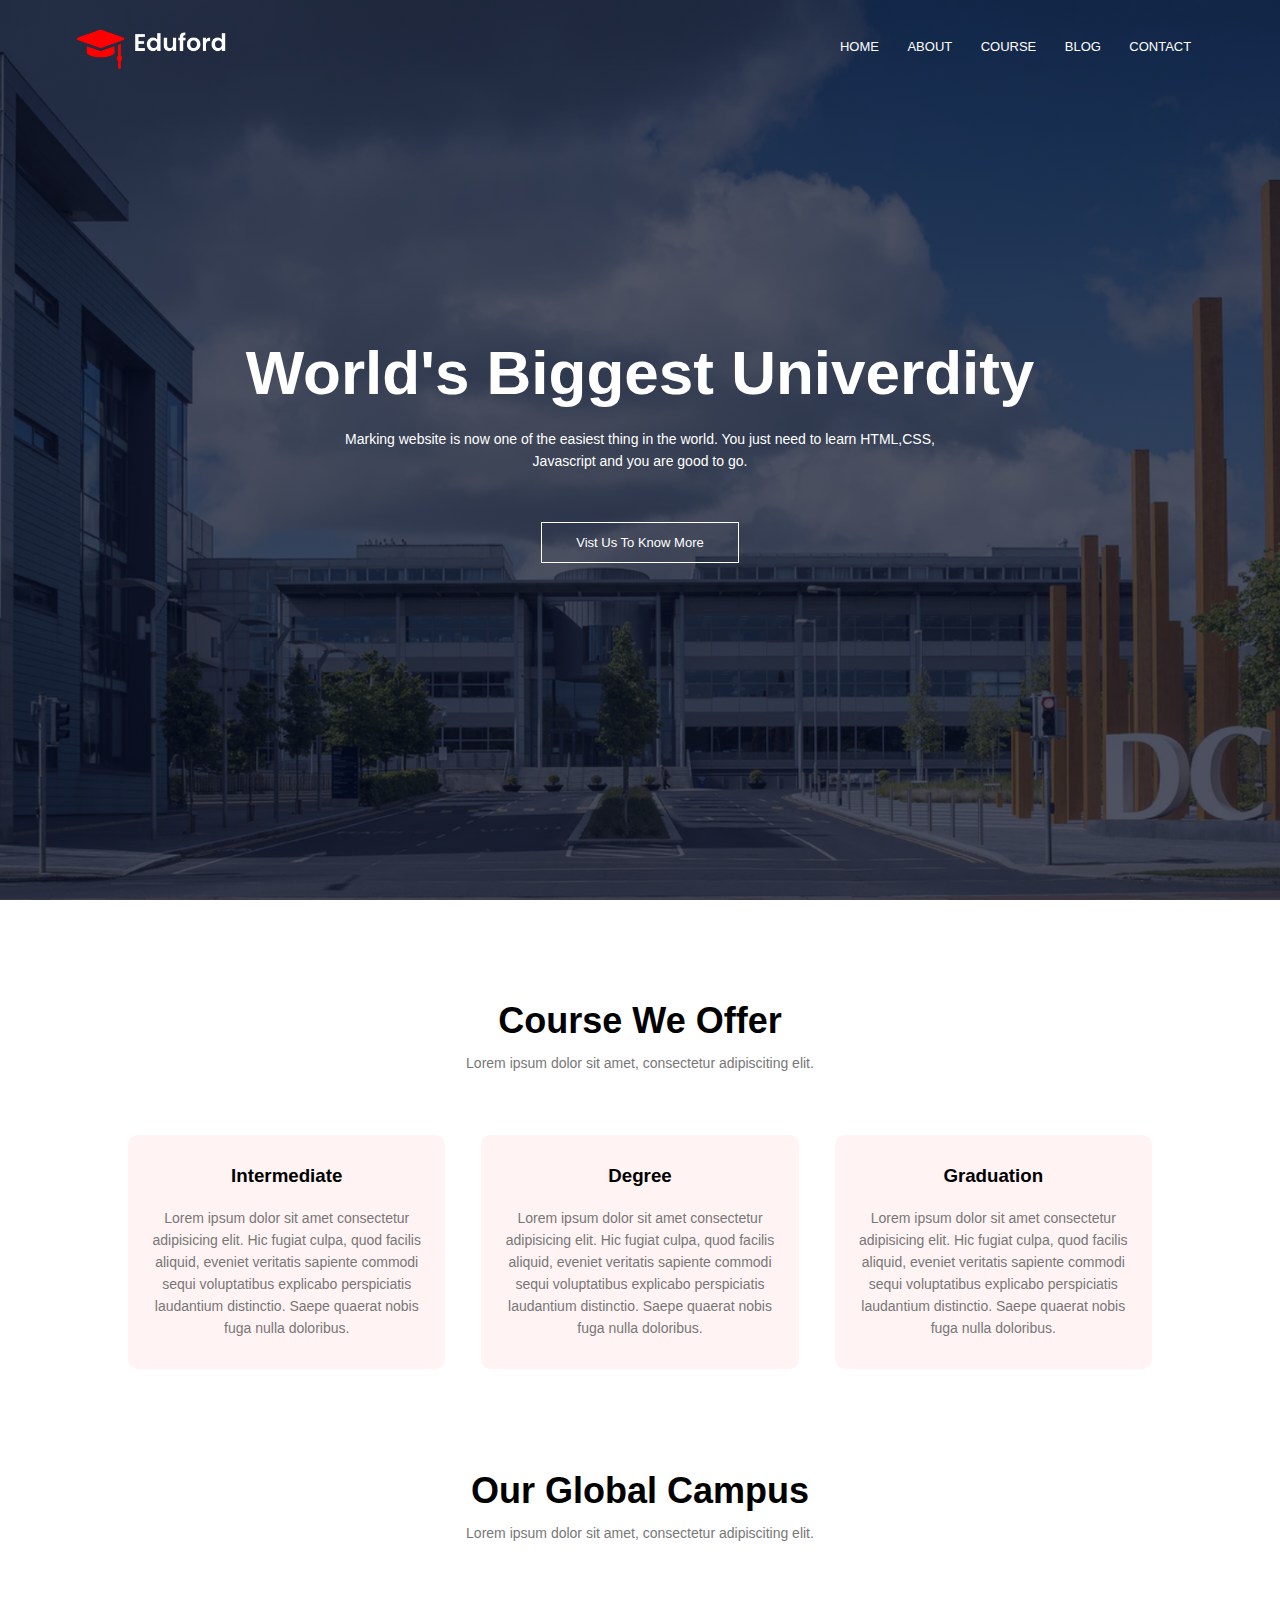
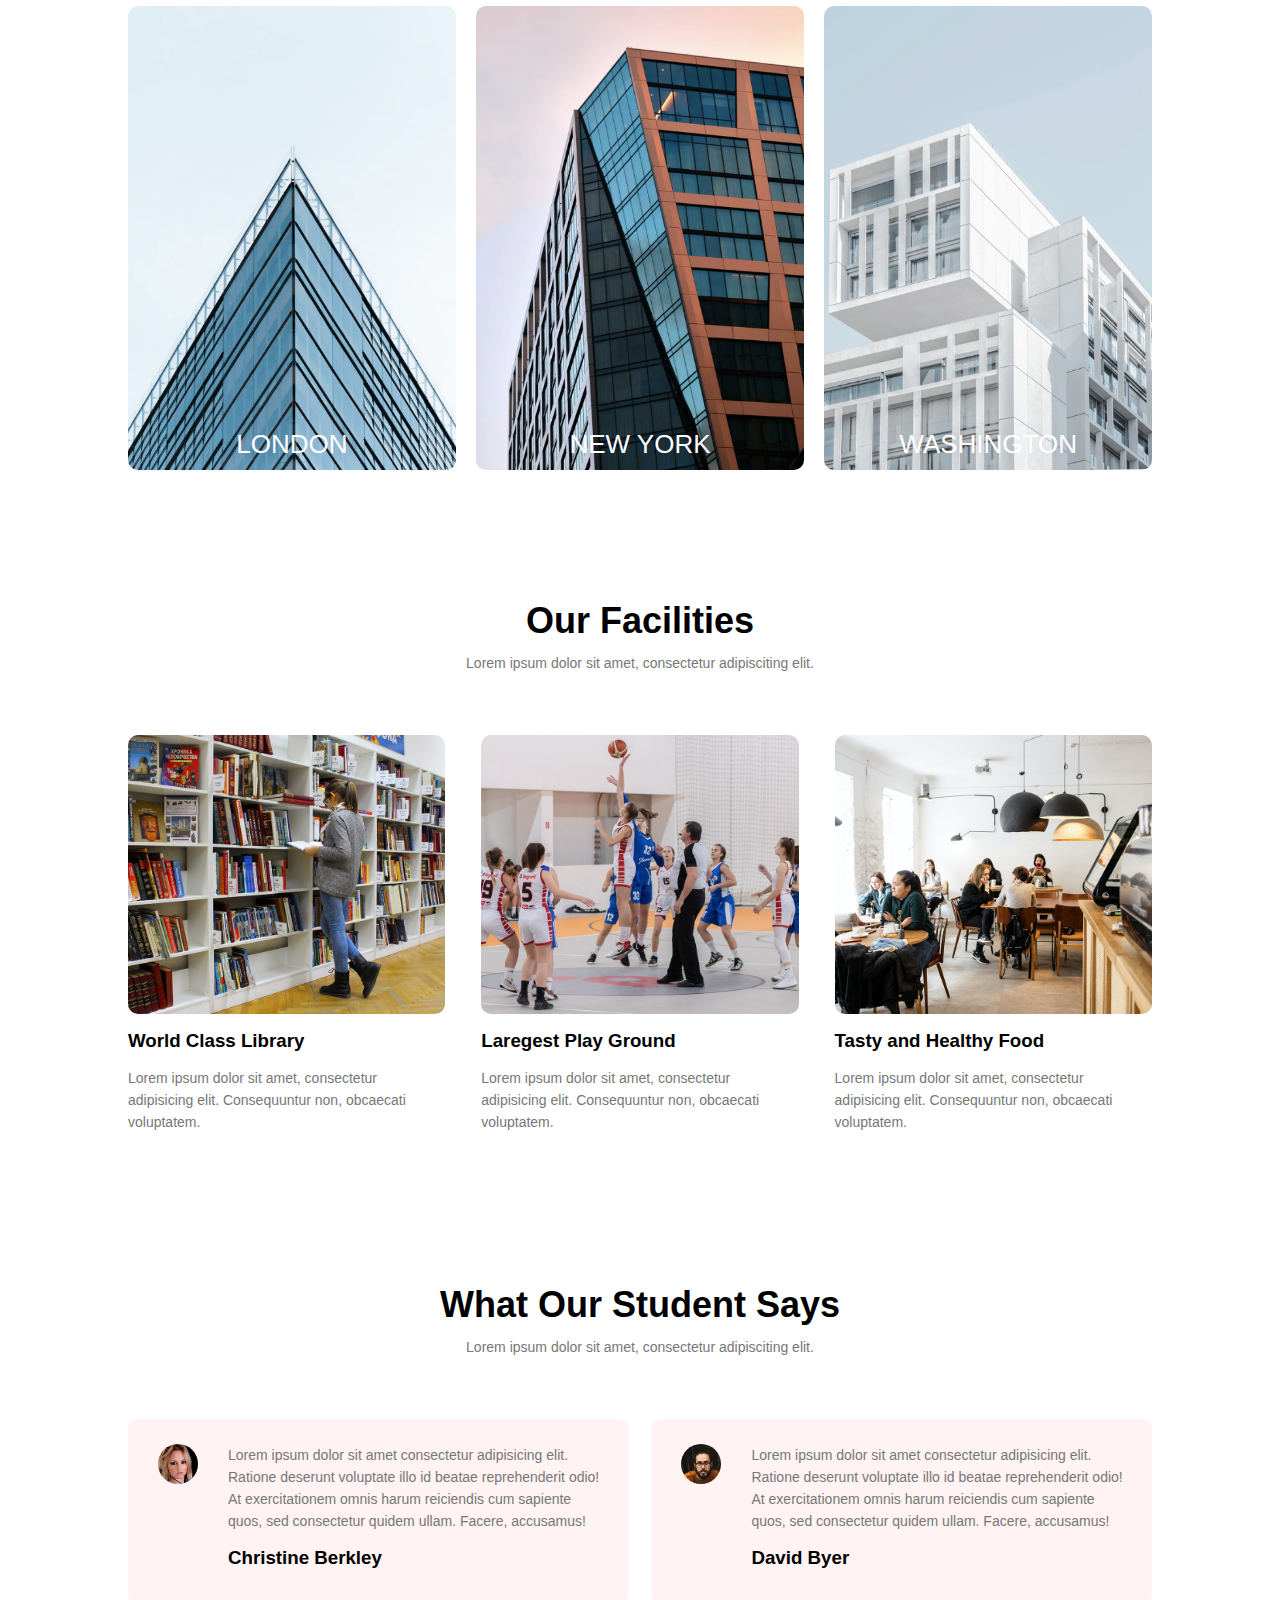
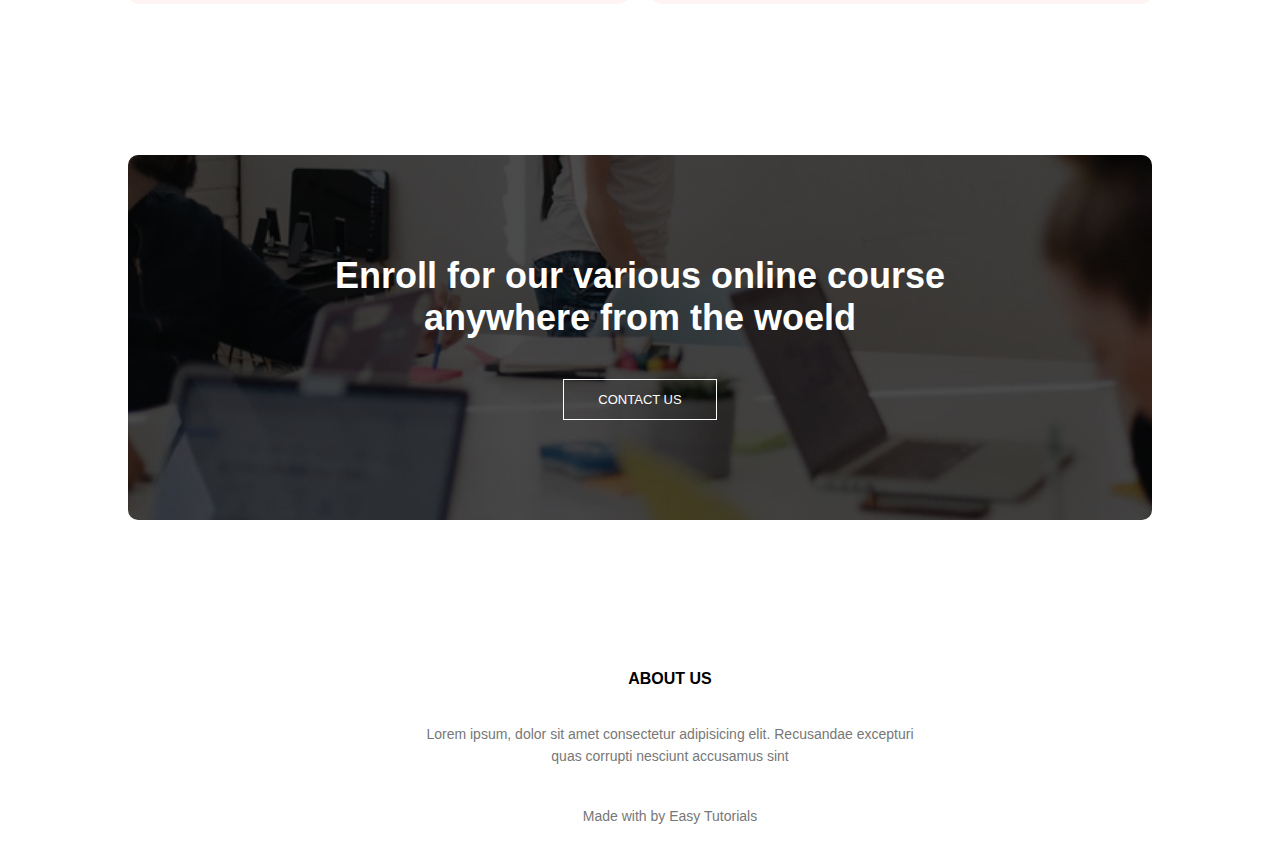
==== Day 15/Example/index.html @ 44f3c3ea "1 commit" ====
<html>

<head>
    <meta name="viewport" content="with=device-width, initial-scale =1.0">
    <title>University Website Design</title>
    <link rel="stylesheet" href="style.css">
    <link rel="preconnect" href="https://fonts.googleapis.com">
    <link rel="preconnect" href="https://fonts.gstatic.com" crossorigin>
    <link

      rel="stylesheet"

      href="https://cdnjs.cloudflare.com/ajax/libs/font-awesome/6.1.0/css/all.min.css"

      integrity="sha512-10/jx2EXwxxWqCLX/hHth/vu2KY3jCF70dCQB8TSgNjbCVAC/8vai53GfMDrO2Emgwccf2pJqxct9ehpzG+MTw=="

      crossorigin="anonymous"

      referrerpolicy="no-referrer"

    />
</head>
<body>
    <section class="header">
        <nav>
            <a href="index.html"><img src="eduford_img/logo.png"></a>
            <div class="nav-links" id="navLinks">
                <i class="fa fa-times" onclick="hideMenu()"></i>

                <ul>
                    <li><a href="">HOME</a></li>
                    <li><a href="">ABOUT</a></li>
                    <li><a href="">COURSE</a></li>
                    <li><a href="">BLOG</a></li>
                    <li><a href="">CONTACT</a></li>
                </ul>
            </div>
            <i class="fa fa-bars" onclick="showMenu()"></i>

        </nav>
        <div class="text-box">
            <h1>World's Biggest Univerdity</h1>
            <p>Marking website is now one of the easiest thing in the world. You just need to learn HTML,CSS,<br>Javascript and you are good to go.
            </p>
            <a href="" class="hero-btn">Vist Us To Know More</a>
        </div>
    </section>
<!----Course------>
<section class="course">
<h1>Course We Offer</h1>
<p>
    Lorem ipsum dolor sit amet, consectetur adipisciting elit.
</p>
<div class="row">
    <div class="course-col">
        <h3>Intermediate</h3>
        <p>Lorem ipsum dolor sit amet consectetur adipisicing elit. Hic fugiat culpa, quod facilis aliquid, eveniet veritatis sapiente commodi sequi voluptatibus explicabo perspiciatis laudantium distinctio. Saepe quaerat nobis fuga nulla doloribus.</p>
    </div>
    <div class="course-col">
        <h3>Degree</h3>
        <p>Lorem ipsum dolor sit amet consectetur adipisicing elit. Hic fugiat culpa, quod facilis aliquid, eveniet veritatis sapiente commodi sequi voluptatibus explicabo perspiciatis laudantium distinctio. Saepe quaerat nobis fuga nulla doloribus.</p>
    </div>
    <div class="course-col">
        <h3>Graduation</h3>
        <p>Lorem ipsum dolor sit amet consectetur adipisicing elit. Hic fugiat culpa, quod facilis aliquid, eveniet veritatis sapiente commodi sequi voluptatibus explicabo perspiciatis laudantium distinctio. Saepe quaerat nobis fuga nulla doloribus.</p>
    </div>
</div>
</section>

<!-----campuse----->
<section class="campus">
<h1>Our Global Campus</h1>
<p>
    Lorem ipsum dolor sit amet, consectetur adipisciting elit.
</p>
<div class ="row">
    <div class="campus-col">
        <img src="eduford_img/london.png">
        <div class="layer">
            <h3>LONDON</h3>
        </div>
    </div>
    <div class="campus-col">
        <img src="eduford_img/newyork.png">
        <div class="layer">
            <h3>NEW YORK</h3>
        </div>
    </div>
    <div class="campus-col">
        <img src="eduford_img/washington.png">
        <div class="layer">
            <h3>WASHINGTON</h3>
        </div>
    </div>
</div>
</section>

<!------facilities------->
<section class="facilities">
    <h1>Our Facilities</h1>
    <p>    Lorem ipsum dolor sit amet, consectetur adipisciting elit.
    </p>
    <div class="row">
        <div class="facilities-col">
            <img src="eduford_img/library.png">
            <h3>World Class Library</h3>
            <p>Lorem ipsum dolor sit amet, consectetur adipisicing elit. Consequuntur non, obcaecati voluptatem.</p>
        </div>
        <div class="facilities-col">
            <img src="eduford_img/basketball.png">
            <h3>Laregest Play Ground</h3>
            <p>Lorem ipsum dolor sit amet, consectetur adipisicing elit. Consequuntur non, obcaecati voluptatem.</p>
        </div>
        <div class="facilities-col">
            <img src="eduford_img/cafeteria.png">
            <h3>Tasty and Healthy Food</h3>
            <p>Lorem ipsum dolor sit amet, consectetur adipisicing elit. Consequuntur non, obcaecati voluptatem.</p>
        </div>
    </div>
</section>

<!---------testimonials-------->
<section class="testimonials">
    <h1>What Our Student Says</h1>
    <p>    Lorem ipsum dolor sit amet, consectetur adipisciting elit.
    </p>
    <div class="row">
        <div class="testimonial-col">
        <img src="eduford_img/user1.jpg">
        <div>
            <p>Lorem ipsum dolor sit amet consectetur adipisicing elit. Ratione deserunt voluptate illo id beatae reprehenderit odio! At exercitationem omnis harum reiciendis cum sapiente quos, sed consectetur quidem ullam. Facere, accusamus!</p>
            <h3>Christine Berkley</h3>
            <i class="fa fa-star"></i>
            <i class="fa fa-star"></i>
            <i class="fa fa-star"></i>
            <i class="fa fa-star"></i>
            <i class="fa fa-star-o"></i>


        </div>
    </div>
    <div class="testimonial-col">
        <img src="eduford_img/user2.jpg">
        <div>
            <p>Lorem ipsum dolor sit amet consectetur adipisicing elit. Ratione deserunt voluptate illo id beatae reprehenderit odio! At exercitationem omnis harum reiciendis cum sapiente quos, sed consectetur quidem ullam. Facere, accusamus!</p>
            <h3>David Byer</h3>
            <i class="fa fa-star"></i>
                <i class="fa fa-star"></i>
                <i class="fa fa-star"></i>
                <i class="fa fa-star"></i>
                <i class="fa fa-star--o"></i>

        </div>
        </div>
    </div>
</section>

<!-----Call to Action------->
<section class="cta">
    <h1>Enroll for our various online course<br>anywhere from the woeld</h1>
    <a href="" class="hero-btn">CONTACT US</a>
</section>
<!-----footer------->
<section class="footer">
    <h4>ABOUT US</h4>
    <p>Lorem ipsum, dolor sit amet consectetur adipisicing elit. Recusandae excepturi <br>quas corrupti nesciunt accusamus sint</p>
<div class="icons">
    <i class="fa fa-facebook"></i>
    <i class="fa fa-twitter"></i>
    <i class="fa fa-instagram"></i>
    <i class="fa fa-linkedin"></i>
</div>
<p>Made with <i class="fa fa-heart-o"></i> by Easy Tutorials
</p>
</section>
    <!--------JavaScript for toogle menu----------->
    <script>
        var navLinks = document.getElementById("navLinks");
        function showMenu(){
            navLinks.style.right = "0";
        }
        function hideMenu(){
            navLinks.style.right = "-200px"
        }
    </script>
</body>

</html>
---- Day 15/Example/style.css ----
* {
    margin: 0;
    padding: 0;
    font-family: 'Poppins', sans-serif;
}

.header {
    min-height: 100vh;
    width: 100%;
    background-image: linear-gradient(rgba(4, 9, 30, 0.7), rgba(4, 9, 30, 0.7)), url(eduford_img/banner.png);
    background-position: center;
    background-size: cover;
    position: relative;
}

nav {
    display: flex;
    padding: 2% 6%;
    justify-content: space-between;
    align-items: center;
}

nav img {
    width: 150px;
}

.nav-links {
    flex: 1;
    text-align: right;
}

.nav-links ul li {
    list-style: none;
    display: inline-block;
    padding: 8px 12px;
    position: relative;
}

.nav-links ul li a {
    color: #fff;
    text-decoration: none;
    font-size: 13px;
}

.nav-links ul li::after {
    content: '';
    width: 0%;
    height: 2px;
    background: #f44336;
    display: block;
    margin: auto;
    transition: 0.5s;
}

.nav-links ul li:hover::after {
    width: 100%;
}

.text-box {
    width: 90%;
    color: #fff;
    position: absolute;
    top: 50%;
    left: 50%;
    transform: translate(-50%, -50%);
    text-align: center;
}

.text-box h1 {
    font-size: 62px;
}

.text-box p {
    margin: 10px 0 40px;
    font-size: 14px;
    color: #fff;
}

.hero-btn {
    display: inline-block;
    text-decoration: none;
    color: #fff;
    border: 1px solid #fff;
    padding: 12px 34px;
    font-size: 13px;
    background: transparent;
    position: relative;
    cursor: pointer;
}

.hero-btn:hover {
    border: 1px solid #f44336;
    background: #f44336;
    transition: 1s;
}

nav .fa {
    display: none;
}

@media(max-width: 700px) {
    .text-box h1 {
        font-size: 20px;
    }

    .nav-links {
        position: absolute;
        background: #f44336;
        height: 100vh;
        width: 200px;
        top: 0;
        right: -200px;
        text-align: left;
        z-index: 2;
        transition: 1s;
    }

    nav .fa {
        display: block;
        color: #fff;
        margin: 10px;
        font-size: 22px;
        cursor: pointer;
    }

    .nav-links ul {
        padding: 30px;
    }
}

/*----- course -------*/
.course {
    width: 80%;
    margin: auto;
    text-align: center;
    padding-top: 100px;
}

h1 {
    font-size: 36px;
    font-weight: 600px;
}

p {
    color: #777;
    font-size: 14px;
    font-weight: 300;
    line-height: 22px;
    padding: 10px;
}

.row {
    margin-top: 5%;
    display: flex;
    justify-content: space-between;
}
.course-col{
    flex-basis: 31%;
    background: #fff3f3;
    border-radius: 10px;
    margin-bottom: 5%;
    padding: 20px 12px;
    box-sizing: border-box;
    transition: 0.5s;
}
h3{
    text-align: center;
    font-weight: 600;
    margin: 10px 0;
}
.course-col:hover{
    box-shadow: 0 0 20px 0px rgba(0,0,0,0.2);
}
@media(max-width:700px){
    .row{
        flex-direction: column;
    }
}

/*-----campus----*/
.campus{
    width: 80%;
    margin: auto;
    text-align: center;
    padding-top: 50px;
}
.campus-col{
    flex-basis: 32%;
    border-radius: 10px;
    margin-bottom: 30px;
    position: relative;
    overflow: hidden;
}
.campus-col img{
    width: 100%;
    display: block;
}
.layer{
    background: transparent;
    height: 100%;
    width: 100%;
    position: absolute;
    top: 0;
    left: 0;
    transition: 0.5s;
}
.layer:hover{
    background: rgba(226,0,0,0.7);
}
.layer h3{
    width: 100%;
    font-weight: 500;
    color: #fff;
    font-size: 26px;
    bottom: 0;
    left: 50%;
    transform: translateX(-50%);
    position: absolute;
    opacity: o;
    transition: 0.5s;
}
.layer:hover h3{
    bottom: 49%;
    opacity: 1;
}
/*-----facilities------*/
.facilities{
    width: 80%;
    margin: auto;
    text-align: center;
    padding-top: 100px;
}
.facilities-col{
    flex-basis: 31%;
    border-radius: 10px;
    margin-bottom: 5%;
    text-align: left;
}
.facilities-col img{
    width: 100%;
    border-radius: 10px;
}
.facilities-col p{
    padding: 0;
}
.facilities-col h3{
    margin-top: 16px;
    margin-bottom: 15px;
    text-align: left;
}

/*------testmonials-----*/
.testimonials{
    width: 80%;
    margin: auto;
    padding-top: 100px;
    text-align: center;
}
.testimonial-col{
    flex-basis: 44%;
    border-radius: 10px;
    margin-bottom: 5%;
    text-align: left;
    background: #fff3f3;
    padding: 25px;
    cursor: pointer;
    display: flex;
}
.testimonial-col img{
    height: 40px;
    margin-left: 5px;
    margin-right: 30px;
    border-radius: 50%;
}
.testimonial-col p{
    padding: 0;
}
.testimonial-col h3{
    margin-top: 15px;
    text-align: left;
}
.testimonial-col .fa{
    color: #f44336;
}
@media(max-width:700px){
    .testimonial-col img{
        margin-left: 0px;
        margin-right: 15px;
    }
}
/*------call to action----*/
.cta{
    margin: 100px auto;
    width: 80%;
    background-image: linear-gradient(rgba(0,0,0,0.7),rgba(0,0,0,0.7)),url(eduford_img/banner2.jpg);
    background-position: center;
    border-radius: 10px;
    text-align: center;
    padding: 100px 0;
}
.cta h1{
    color: #fff;
    margin-bottom: 40px;
    padding: 0;
}
@media(max-width:700px){
    .cta h1{
        font-size: 24px;
    }
}
/*------footer---*/
.footer{
    width: 100%;
    text-align: center;
    padding: 30px;
}
.footer h4{
    margin-bottom: 25px;
    margin-top: 20px;
    font-weight: 600;
}
.icons .fa{
    color: #f44336;
    margin: 0 13px;
    cursor: pointer;
    padding: 18;
}
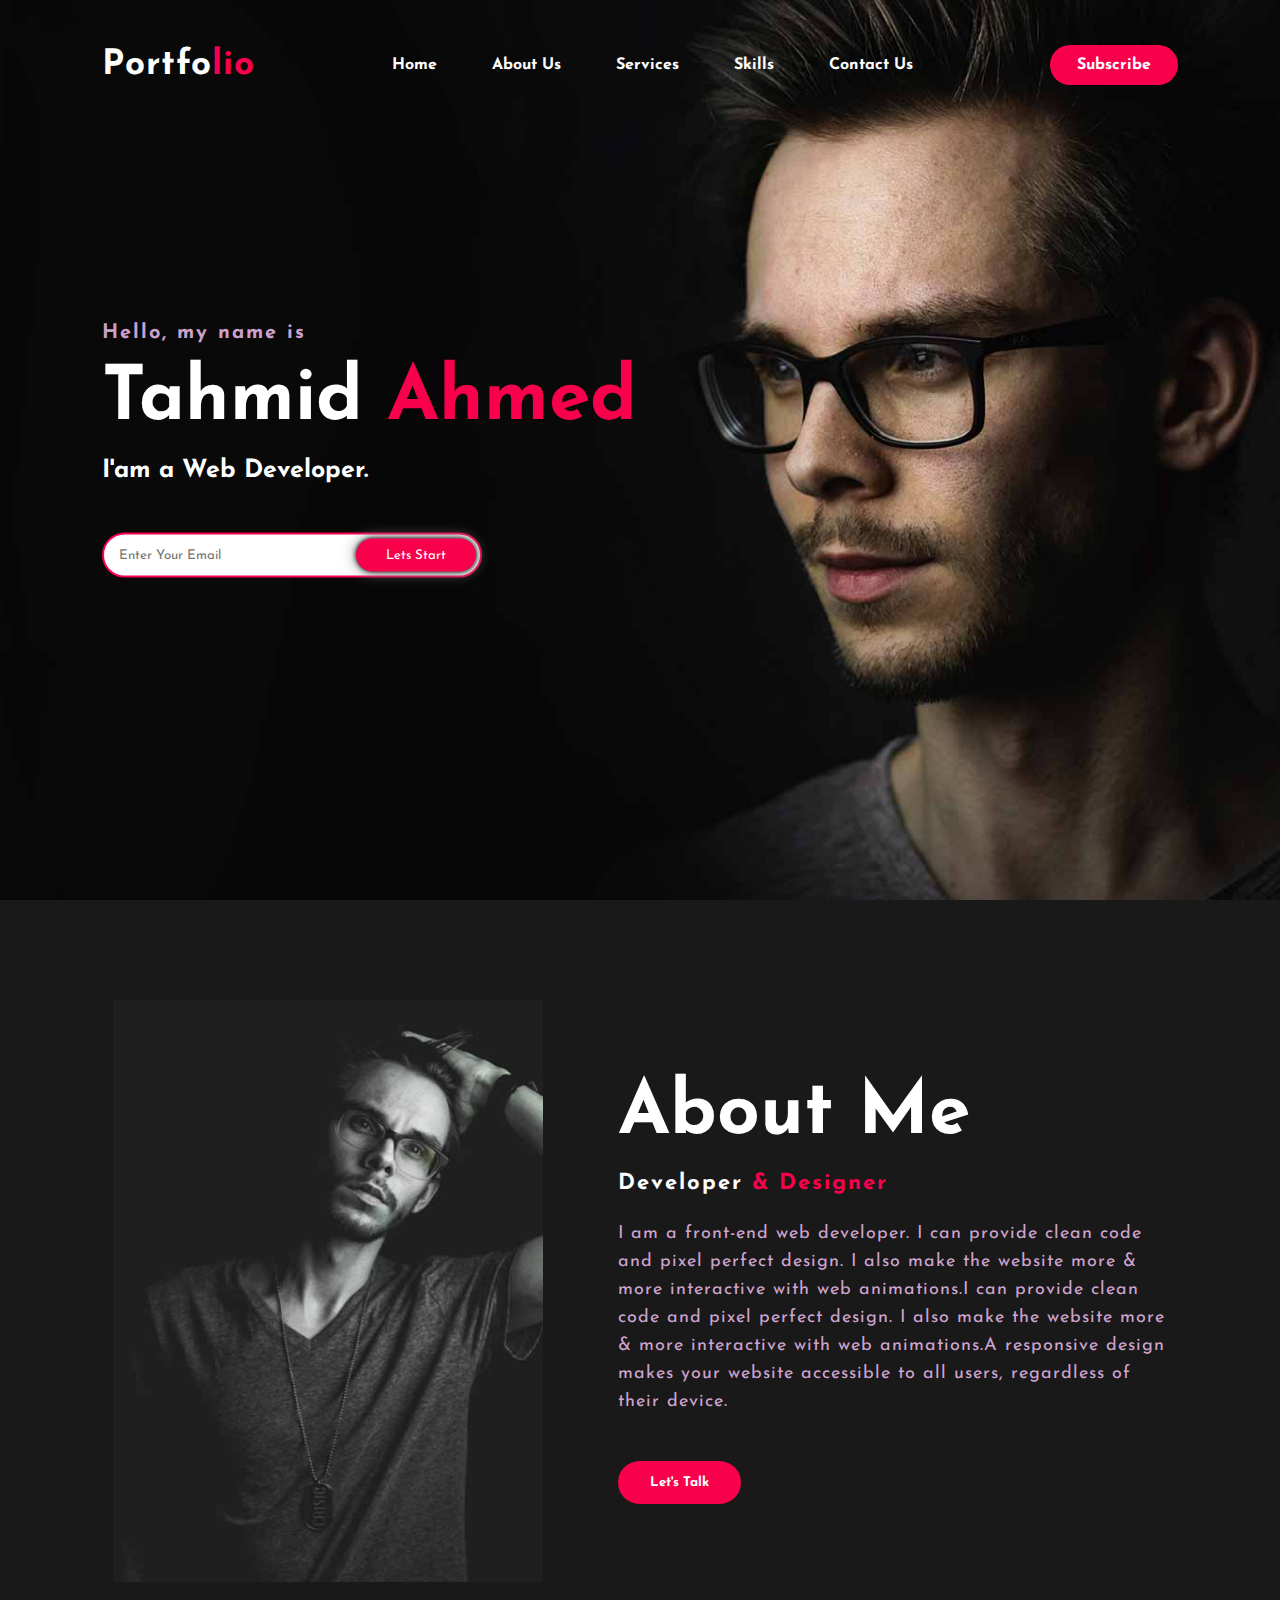
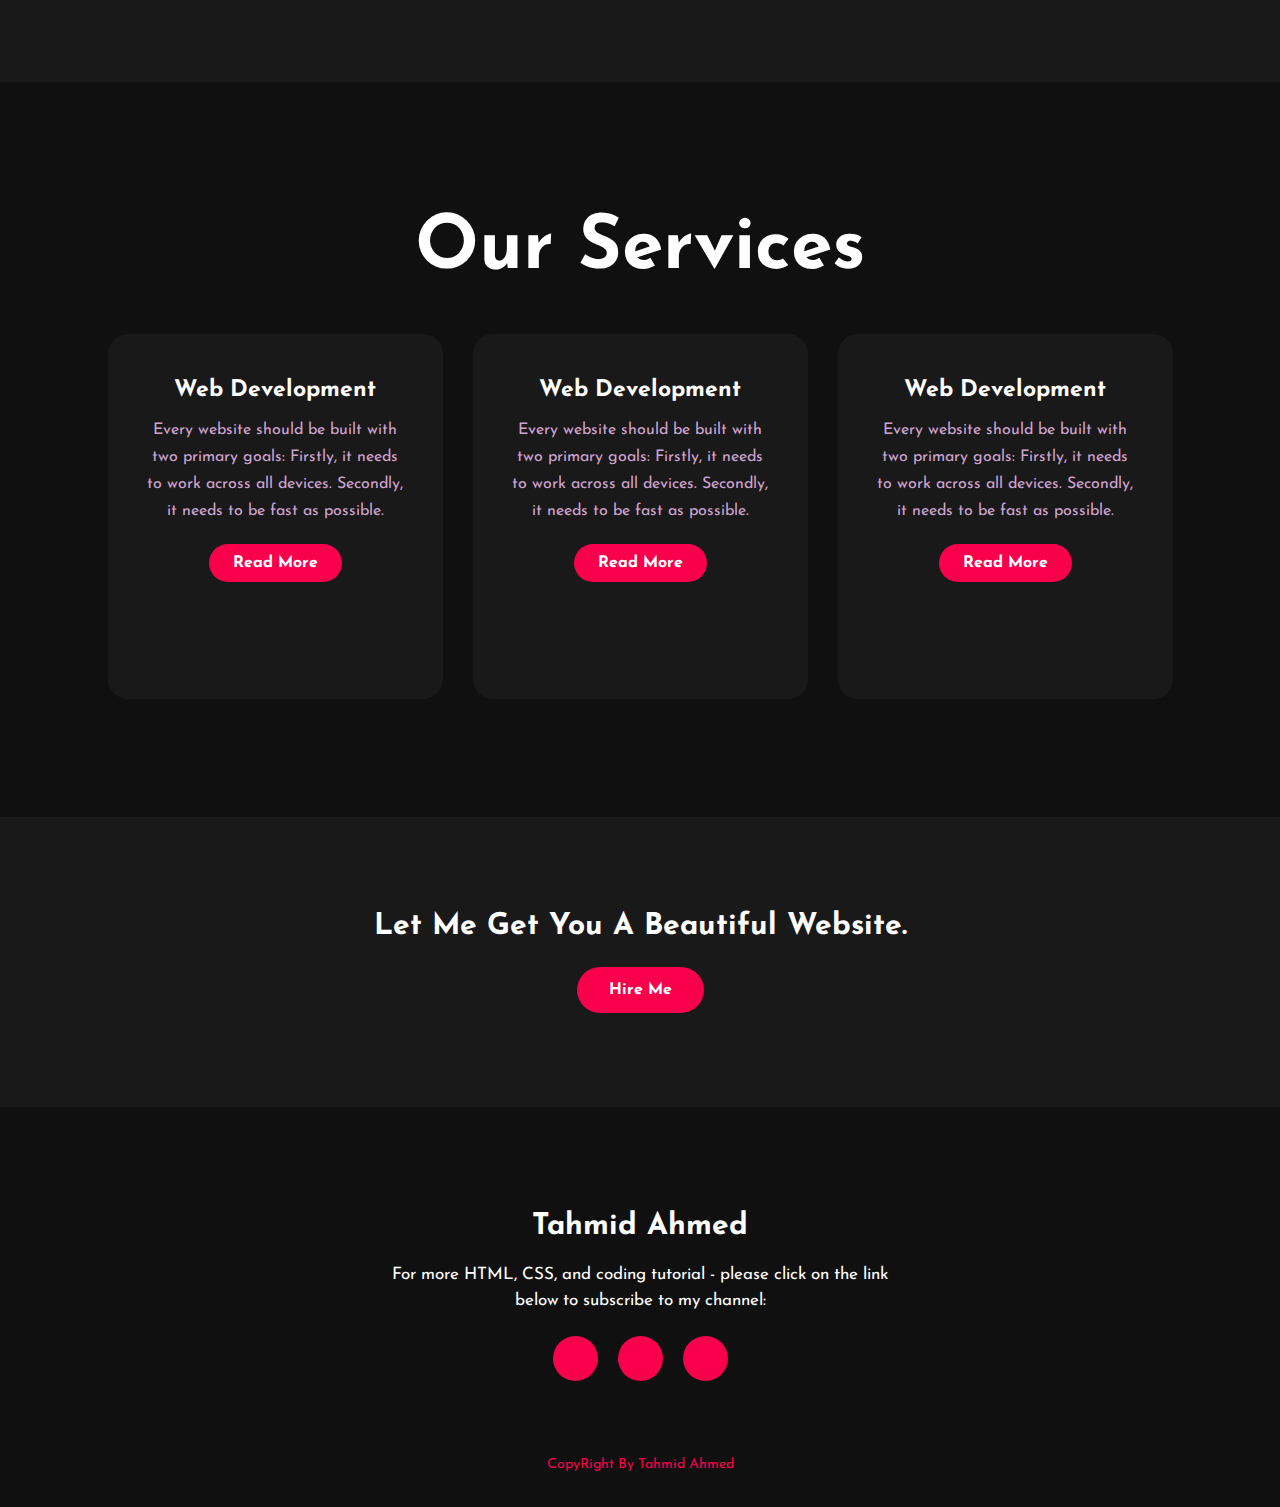
==== commit b86fec89: "15 commit" ====
--- a/Day 15/Example/index.html
+++ b/Day 15/Example/index.html
@@ -1,188 +1,118 @@
+<!DOCTYPE html>
 <html>
+<head>
+	<title>Portfolio website</title>
+	<link rel="stylesheet" type="text/css" href="css/style.css">
 
-<head>
-    <meta name="viewport" content="with=device-width, initial-scale =1.0">
-    <title>University Website Design</title>
-    <link rel="stylesheet" href="style.css">
-    <link rel="preconnect" href="https://fonts.googleapis.com">
-    <link rel="preconnect" href="https://fonts.gstatic.com" crossorigin>
-    <link
+	<link rel="preconnect" href="https://fonts.gstatic.com">
+  <link href="https://fonts.googleapis.com/css2?family=Josefin+Sans:ital,wght@0,100;0,200;0,300;0,400;0,500;0,600;0,700;1,100;1,200;1,300;1,400;1,500;1,600;1,700&display=swap" rel="stylesheet">
 
-      rel="stylesheet"
+  <link rel="stylesheet" href="https://cdnjs.cloudflare.com/ajax/libs/font-awesome/5.15.3/css/all.min.css" integrity="sha512-iBBXm8fW90+nuLcSKlbmrPcLa0OT92xO1BIsZ+ywDWZCvqsWgccV3gFoRBv0z+8dLJgyAHIhR35VZc2oM/gI1w==" crossorigin="anonymous" referrerpolicy="no-referrer" />
 
-      href="https://cdnjs.cloudflare.com/ajax/libs/font-awesome/6.1.0/css/all.min.css"
-
-      integrity="sha512-10/jx2EXwxxWqCLX/hHth/vu2KY3jCF70dCQB8TSgNjbCVAC/8vai53GfMDrO2Emgwccf2pJqxct9ehpzG+MTw=="
-
-      crossorigin="anonymous"
-
-      referrerpolicy="no-referrer"
-
-    />
 </head>
 <body>
-    <section class="header">
-        <nav>
-            <a href="index.html"><img src="eduford_img/logo.png"></a>
-            <div class="nav-links" id="navLinks">
-                <i class="fa fa-times" onclick="hideMenu()"></i>
+	<!----hero Section start---->
 
-                <ul>
-                    <li><a href="">HOME</a></li>
-                    <li><a href="">ABOUT</a></li>
-                    <li><a href="">COURSE</a></li>
-                    <li><a href="">BLOG</a></li>
-                    <li><a href="">CONTACT</a></li>
-                </ul>
-            </div>
-            <i class="fa fa-bars" onclick="showMenu()"></i>
+	<div class="hero">
+		<nav>
+			<h2 class="logo">Portfo<span>lio</span></h2>
+			<ul>
+				<li><a href="#">Home</a></li>
+				<li><a href="#">About Us</a></li>
+				<li><a href="#">Services</a></li>
+				<li><a href="#">Skills</a></li>
+				<li><a href="#">Contact Us</a></li>
+			</ul>
+			<a href="#" class="btn">Subscribe</a>
+		</nav>
 
-        </nav>
-        <div class="text-box">
-            <h1>World's Biggest Univerdity</h1>
-            <p>Marking website is now one of the easiest thing in the world. You just need to learn HTML,CSS,<br>Javascript and you are good to go.
-            </p>
-            <a href="" class="hero-btn">Vist Us To Know More</a>
-        </div>
-    </section>
-<!----Course------>
-<section class="course">
-<h1>Course We Offer</h1>
-<p>
-    Lorem ipsum dolor sit amet, consectetur adipisciting elit.
-</p>
-<div class="row">
-    <div class="course-col">
-        <h3>Intermediate</h3>
-        <p>Lorem ipsum dolor sit amet consectetur adipisicing elit. Hic fugiat culpa, quod facilis aliquid, eveniet veritatis sapiente commodi sequi voluptatibus explicabo perspiciatis laudantium distinctio. Saepe quaerat nobis fuga nulla doloribus.</p>
-    </div>
-    <div class="course-col">
-        <h3>Degree</h3>
-        <p>Lorem ipsum dolor sit amet consectetur adipisicing elit. Hic fugiat culpa, quod facilis aliquid, eveniet veritatis sapiente commodi sequi voluptatibus explicabo perspiciatis laudantium distinctio. Saepe quaerat nobis fuga nulla doloribus.</p>
-    </div>
-    <div class="course-col">
-        <h3>Graduation</h3>
-        <p>Lorem ipsum dolor sit amet consectetur adipisicing elit. Hic fugiat culpa, quod facilis aliquid, eveniet veritatis sapiente commodi sequi voluptatibus explicabo perspiciatis laudantium distinctio. Saepe quaerat nobis fuga nulla doloribus.</p>
-    </div>
-</div>
-</section>
+		<div class="content">
+			<h4>Hello, my name is</h4>
+			<h1>Tahmid <span>Ahmed</span></h1>
+			<h3>I'am a Web Developer.</h3>
+			<div class="newslatter">
+				<form>
+					<input type="email" name="email" id="mail" placeholder="Enter Your Email">
+					<input type="submit" name="submit" value="Lets Start">
+				</form>
+			</div>
+		</div>
+	</div>
 
-<!-----campuse----->
-<section class="campus">
-<h1>Our Global Campus</h1>
-<p>
-    Lorem ipsum dolor sit amet, consectetur adipisciting elit.
-</p>
-<div class ="row">
-    <div class="campus-col">
-        <img src="eduford_img/london.png">
-        <div class="layer">
-            <h3>LONDON</h3>
-        </div>
-    </div>
-    <div class="campus-col">
-        <img src="eduford_img/newyork.png">
-        <div class="layer">
-            <h3>NEW YORK</h3>
-        </div>
-    </div>
-    <div class="campus-col">
-        <img src="eduford_img/washington.png">
-        <div class="layer">
-            <h3>WASHINGTON</h3>
-        </div>
-    </div>
-</div>
-</section>
+	<!----About section start---->
+	<section class="about">
+		<div class="main">
+			<img src="img/main-img.png">
+			<div class="about-text">
+				<h2>About Me</h2>
+				<h5>Developer <span>& Designer</span></h5>
+				<p>I am a front-end web developer. I can provide clean code and pixel perfect design. I also make the website more & more interactive with web animations.I can provide clean code and pixel perfect design. I also make the website more & more interactive with web animations.A responsive design makes your website accessible to all users, regardless of their device.</p>
+				<button type="button">Let's Talk</button>
+			</div>
+		</div>
+	</section>
 
-<!------facilities------->
-<section class="facilities">
-    <h1>Our Facilities</h1>
-    <p>    Lorem ipsum dolor sit amet, consectetur adipisciting elit.
-    </p>
-    <div class="row">
-        <div class="facilities-col">
-            <img src="eduford_img/library.png">
-            <h3>World Class Library</h3>
-            <p>Lorem ipsum dolor sit amet, consectetur adipisicing elit. Consequuntur non, obcaecati voluptatem.</p>
-        </div>
-        <div class="facilities-col">
-            <img src="eduford_img/basketball.png">
-            <h3>Laregest Play Ground</h3>
-            <p>Lorem ipsum dolor sit amet, consectetur adipisicing elit. Consequuntur non, obcaecati voluptatem.</p>
-        </div>
-        <div class="facilities-col">
-            <img src="eduford_img/cafeteria.png">
-            <h3>Tasty and Healthy Food</h3>
-            <p>Lorem ipsum dolor sit amet, consectetur adipisicing elit. Consequuntur non, obcaecati voluptatem.</p>
-        </div>
-    </div>
-</section>
+	<!-----service section start----------->
+	<div class="service">
+		<div class="title">
+			<h2>Our Services</h2>
+		</div>
 
-<!---------testimonials-------->
-<section class="testimonials">
-    <h1>What Our Student Says</h1>
-    <p>    Lorem ipsum dolor sit amet, consectetur adipisciting elit.
-    </p>
-    <div class="row">
-        <div class="testimonial-col">
-        <img src="eduford_img/user1.jpg">
-        <div>
-            <p>Lorem ipsum dolor sit amet consectetur adipisicing elit. Ratione deserunt voluptate illo id beatae reprehenderit odio! At exercitationem omnis harum reiciendis cum sapiente quos, sed consectetur quidem ullam. Facere, accusamus!</p>
-            <h3>Christine Berkley</h3>
-            <i class="fa fa-star"></i>
-            <i class="fa fa-star"></i>
-            <i class="fa fa-star"></i>
-            <i class="fa fa-star"></i>
-            <i class="fa fa-star-o"></i>
+		<div class="box">
+			<div class="card">
+				<i class="fas fa-bars"></i>
+				<h5>Web Development</h5>
+				<div class="pra">
+					<p>Every website should be built with two primary goals: Firstly, it needs to work across all devices. Secondly, it needs to be fast as possible.</p>
 
+					<p style="text-align: center;">
+						<a class="button" href="#">Read More</a>
+					</p>
+				</div>
+			</div>
 
-        </div>
-    </div>
-    <div class="testimonial-col">
-        <img src="eduford_img/user2.jpg">
-        <div>
-            <p>Lorem ipsum dolor sit amet consectetur adipisicing elit. Ratione deserunt voluptate illo id beatae reprehenderit odio! At exercitationem omnis harum reiciendis cum sapiente quos, sed consectetur quidem ullam. Facere, accusamus!</p>
-            <h3>David Byer</h3>
-            <i class="fa fa-star"></i>
-                <i class="fa fa-star"></i>
-                <i class="fa fa-star"></i>
-                <i class="fa fa-star"></i>
-                <i class="fa fa-star--o"></i>
+			<div class="card">
+				<i class="far fa-user"></i>
+				<h5>Web Development</h5>
+				<div class="pra">
+					<p>Every website should be built with two primary goals: Firstly, it needs to work across all devices. Secondly, it needs to be fast as possible.</p>
 
-        </div>
-        </div>
-    </div>
-</section>
+					<p style="text-align: center;">
+						<a class="button" href="#">Read More</a>
+					</p>
+				</div>
+			</div>
 
-<!-----Call to Action------->
-<section class="cta">
-    <h1>Enroll for our various online course<br>anywhere from the woeld</h1>
-    <a href="" class="hero-btn">CONTACT US</a>
-</section>
-<!-----footer------->
-<section class="footer">
-    <h4>ABOUT US</h4>
-    <p>Lorem ipsum, dolor sit amet consectetur adipisicing elit. Recusandae excepturi <br>quas corrupti nesciunt accusamus sint</p>
-<div class="icons">
-    <i class="fa fa-facebook"></i>
-    <i class="fa fa-twitter"></i>
-    <i class="fa fa-instagram"></i>
-    <i class="fa fa-linkedin"></i>
-</div>
-<p>Made with <i class="fa fa-heart-o"></i> by Easy Tutorials
-</p>
-</section>
-    <!--------JavaScript for toogle menu----------->
-    <script>
-        var navLinks = document.getElementById("navLinks");
-        function showMenu(){
-            navLinks.style.right = "0";
-        }
-        function hideMenu(){
-            navLinks.style.right = "-200px"
-        }
-    </script>
+			<div class="card">
+				<i class="far fa-bell"></i>
+				<h5>Web Development</h5>
+				<div class="pra">
+					<p>Every website should be built with two primary goals: Firstly, it needs to work across all devices. Secondly, it needs to be fast as possible.</p>
+
+					<p style="text-align: center;">
+						<a class="button" href="#">Read More</a>
+					</p>
+				</div>
+			</div>
+		</div>
+	</div>
+
+	<!------Contact Me------>
+	<div class="contact-me">
+		<p>Let Me Get You A Beautiful Website.</p>
+		<a class="button-two" href="#">Hire Me</a>
+	</div>
+
+	<!------footer start--------->
+	<footer>
+		<p>Tahmid Ahmed</p>
+		<p>For more HTML, CSS, and coding tutorial - please click on the link below to subscribe to my channel:</p>
+		<div class="social">
+			<a href="#"><i class="fab fa-facebook-f"></i></a>
+			<a href="#"><i class="fab fa-instagram"></i></a>
+			<a href="#"><i class="fab fa-dribbble"></i></a>
+		</div>
+		<p class="end">CopyRight By Tahmid Ahmed</p>
+	</footer>
 </body>
-
 </html>--- a/Day 15/Example/css/style.css
+++ b/Day 15/Example/css/style.css
@@ -0,0 +1,304 @@
+*{
+	padding: 0;
+	margin: 0;
+	font-family: 'Josefin Sans', sans-serif;
+	box-sizing: border-box;
+}
+.hero{
+	height: 100vh;
+	width: 100%;
+	background-image: url(../img/background.jpg);
+	background-size: cover;
+	background-position: center;
+}
+nav{
+	display: flex;
+	align-items: center;
+	justify-content: space-between;
+	padding-top: 45px;
+	padding-left: 8%;
+	padding-right: 8%;
+}
+.logo{
+	color: white;
+	font-size: 35px;
+	letter-spacing: 1px;
+	cursor: pointer;
+}
+span{
+	color: #f9004d;
+}
+nav ul li{
+	list-style-type: none;
+	display: inline-block;
+	padding: 10px  25px;
+}
+nav ul li a{
+	color: white;
+	text-decoration: none;
+	font-weight: bold;
+	text-transform: capitalize;
+}
+nav ul li a:hover{
+	color: #f9004d;
+	transition: .4s;
+}
+.btn{
+	background-color:#f9004d;
+	color: white;
+	text-decoration: none;
+	border: 2px solid transparent;
+	font-weight: bold;
+	padding: 10px 25px;
+	border-radius: 30px;
+	transition: transform .4s; 
+}
+.btn:hover{
+	transform: scale(1.2);
+}
+.content{
+	position: absolute;
+	top: 50%;
+	left:8%;
+	transform: translateY(-50%);
+}
+h1{
+	color: white;
+	margin: 20px 0px 20px;
+	font-size: 75px;
+}
+h3{
+	color: white;
+	font-size: 25px;
+	margin-bottom: 50px;
+}
+h4{
+	color: #fcfc;
+	letter-spacing: 2px;
+	font-size: 20px;
+}
+.newslatter form{
+	width: 380px;
+	max-width: 100%;
+	position: relative;
+}
+.newslatter form input:first-child{
+	display: inline-block;
+	width: 100%;
+	padding: 14px 130px 14px 15px;
+	border: 2px solid #f9004d;
+	outline: none;
+	border-radius: 30px;
+}
+.newslatter form input:last-child{
+	position: absolute;
+	display: inline-block;
+	outline: none;
+	border: none;
+	padding: 10px 30px;
+	border-radius: 30px;
+	background-color:#f9004d;
+	color: white;
+	box-shadow: 0px 0px 5px #000, 0px 0px 15px #858585;
+	top: 6px;
+	right: 6px; 
+}
+
+.about{
+	width: 100%;
+	padding: 100px 0px;
+	background-color: #191919;
+}
+.about img{
+	height: auto;
+	width: 430px;
+}
+.about-text{
+	width: 550px;
+}
+.main{
+	width: 1130px;
+	max-width: 95%;
+	margin: 0 auto;
+	display: flex;
+	align-items: center;
+	justify-content: space-around;
+}
+.about-text h2{
+	color: white;
+	font-size: 75px;
+	text-transform: capitalize;
+	margin-bottom: 20px;
+}
+.about-text h5{
+	color: white;
+	letter-spacing: 2px;
+	font-size: 22px;
+	margin-bottom: 25px;
+	text-transform: capitalize;
+}
+.about-text p{
+	color: #fcfc;
+	letter-spacing: 1px;
+	line-height: 28px;
+	font-size: 18px;
+	margin-bottom: 45px;
+}
+button{
+	background-color:#f9004d;
+	color: white;
+	text-decoration: none;
+	border: 2px solid transparent;
+	font-weight: bold;
+	padding: 13px 30px;
+	border-radius: 30px;
+	transition: .4s; 
+}
+button:hover{
+	background-color: transparent;
+	border: 2px solid #f9004d;
+	cursor: pointer;
+}
+
+.service{
+	background: #101010;
+	width: 100%;
+	padding: 100px 0px;
+}
+.title h2{
+	color: white;
+	font-size: 75px;
+	width: 1130px;
+	margin: 30px auto;
+	text-align: center;
+}
+.box{
+	display: flex;
+	justify-content: center;
+	align-items: center;
+	min-height: 400px;
+}
+.card{
+	height: 365px;
+	width: 335px;
+	padding: 20px 35px;
+	background: #191919;
+	border-radius: 20px;
+	margin: 15px;
+	position: relative;
+	overflow: hidden;
+	text-align: center;
+}
+.card i{
+	font-size: 50px;
+	display: block;
+	text-align: center;
+	margin: 25px 0px;
+	color: #f9004d;
+
+}
+h5{
+	color: white;
+	font-size: 23px;
+	margin-bottom: 15px;
+}
+.pra p{
+	color: #fcfc;
+	font-size: 16px;
+	line-height: 27px;
+	margin-bottom: 25px;
+}
+.card .button{
+	background-color:#f9004d;
+	color: white;
+	text-decoration: none;
+	border: 2px solid transparent;
+	font-weight: bold;
+	padding: 9px 22px;
+	border-radius: 30px;
+	transition: .4s; 
+}
+.card .button:hover{
+	background-color: transparent;
+	border: 2px solid #f9004d;
+	cursor: pointer;
+}
+.contact-me{
+	width: 100%;
+	height: 290px;
+	background: #191919;
+	display: flex;
+	align-items: center;
+	flex-direction: column;
+	justify-content: center;
+}
+.contact-me p{
+	color: white;
+	font-size: 30px;
+	font-weight: bold;
+	margin-bottom: 25px;
+}
+.contact-me .button-two{
+	background-color:#f9004d;
+	color: white;
+	text-decoration: none;
+	border: 2px solid transparent;
+	font-weight: bold;
+	padding: 13px 30px;
+	border-radius: 30px;
+	transition: .4s; 
+}
+.contact-me .button-two:hover{
+	background-color: transparent;
+	border: 2px solid #f9004d;
+	cursor: pointer;
+}
+footer{
+	position: relative;
+	width: 100%;
+	height: 400px;
+	background: #101010;
+	display: flex;
+	flex-direction: column;
+	align-items: center;
+	justify-content: center;
+}
+footer p:nth-child(1){
+	font-size: 30px;
+	color: white;
+	margin-bottom: 20px;
+	font-weight: bold;
+}
+footer p:nth-child(2){
+	color: white;
+	font-size: 17px;
+	width: 500px;
+	text-align: center;
+	line-height: 26px;
+}
+.social{
+	display: flex;
+}
+.social a{
+	width: 45px;
+	height: 45px;
+	display: flex;
+	align-items: center;
+	justify-content: center;
+	background:  #f9004d;
+	border-radius: 50%;
+	margin: 22px 10px;
+	color: white;
+	text-decoration: none;
+	font-size: 20px;
+}
+.social a:hover{
+	transform: scale(1.3);
+	transition: .3s;
+}
+.end{
+	position: absolute;
+	color:#f9004d;
+	bottom: 35px;
+	font-size: 14px; 
+}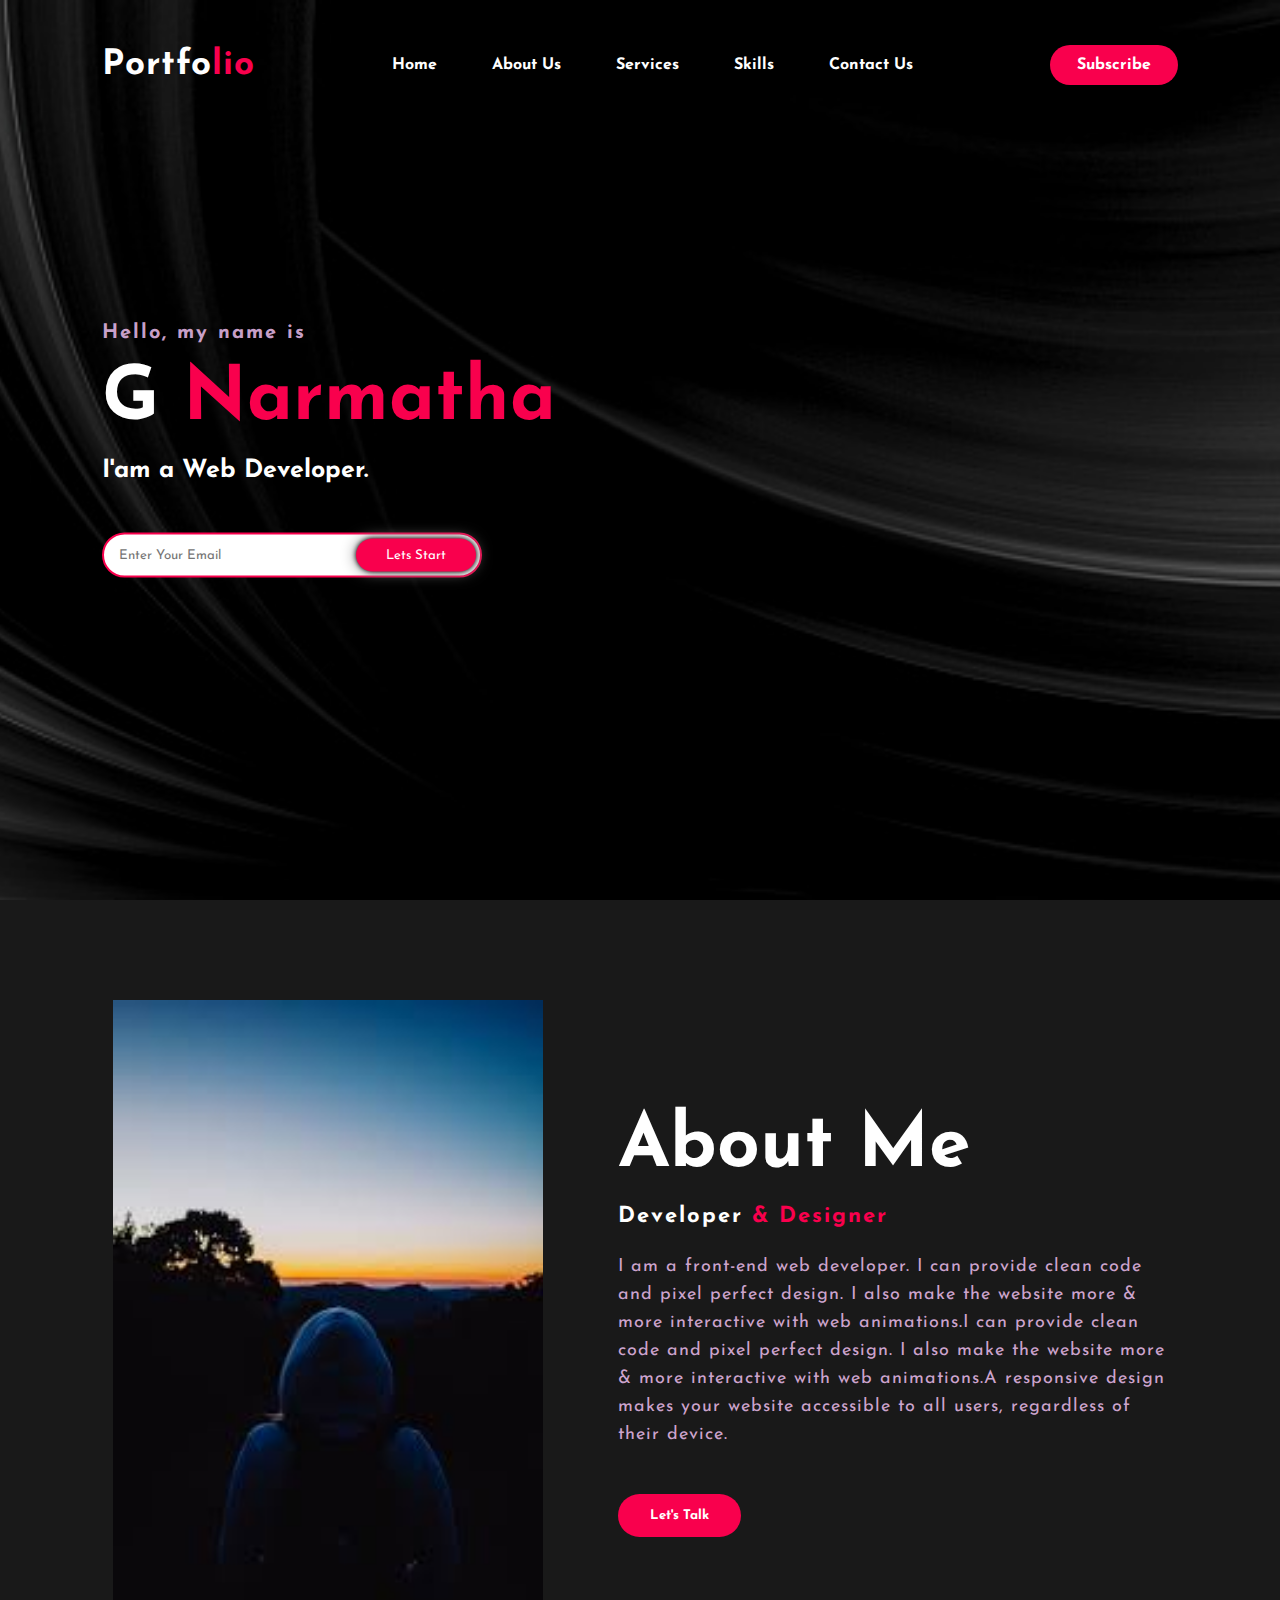
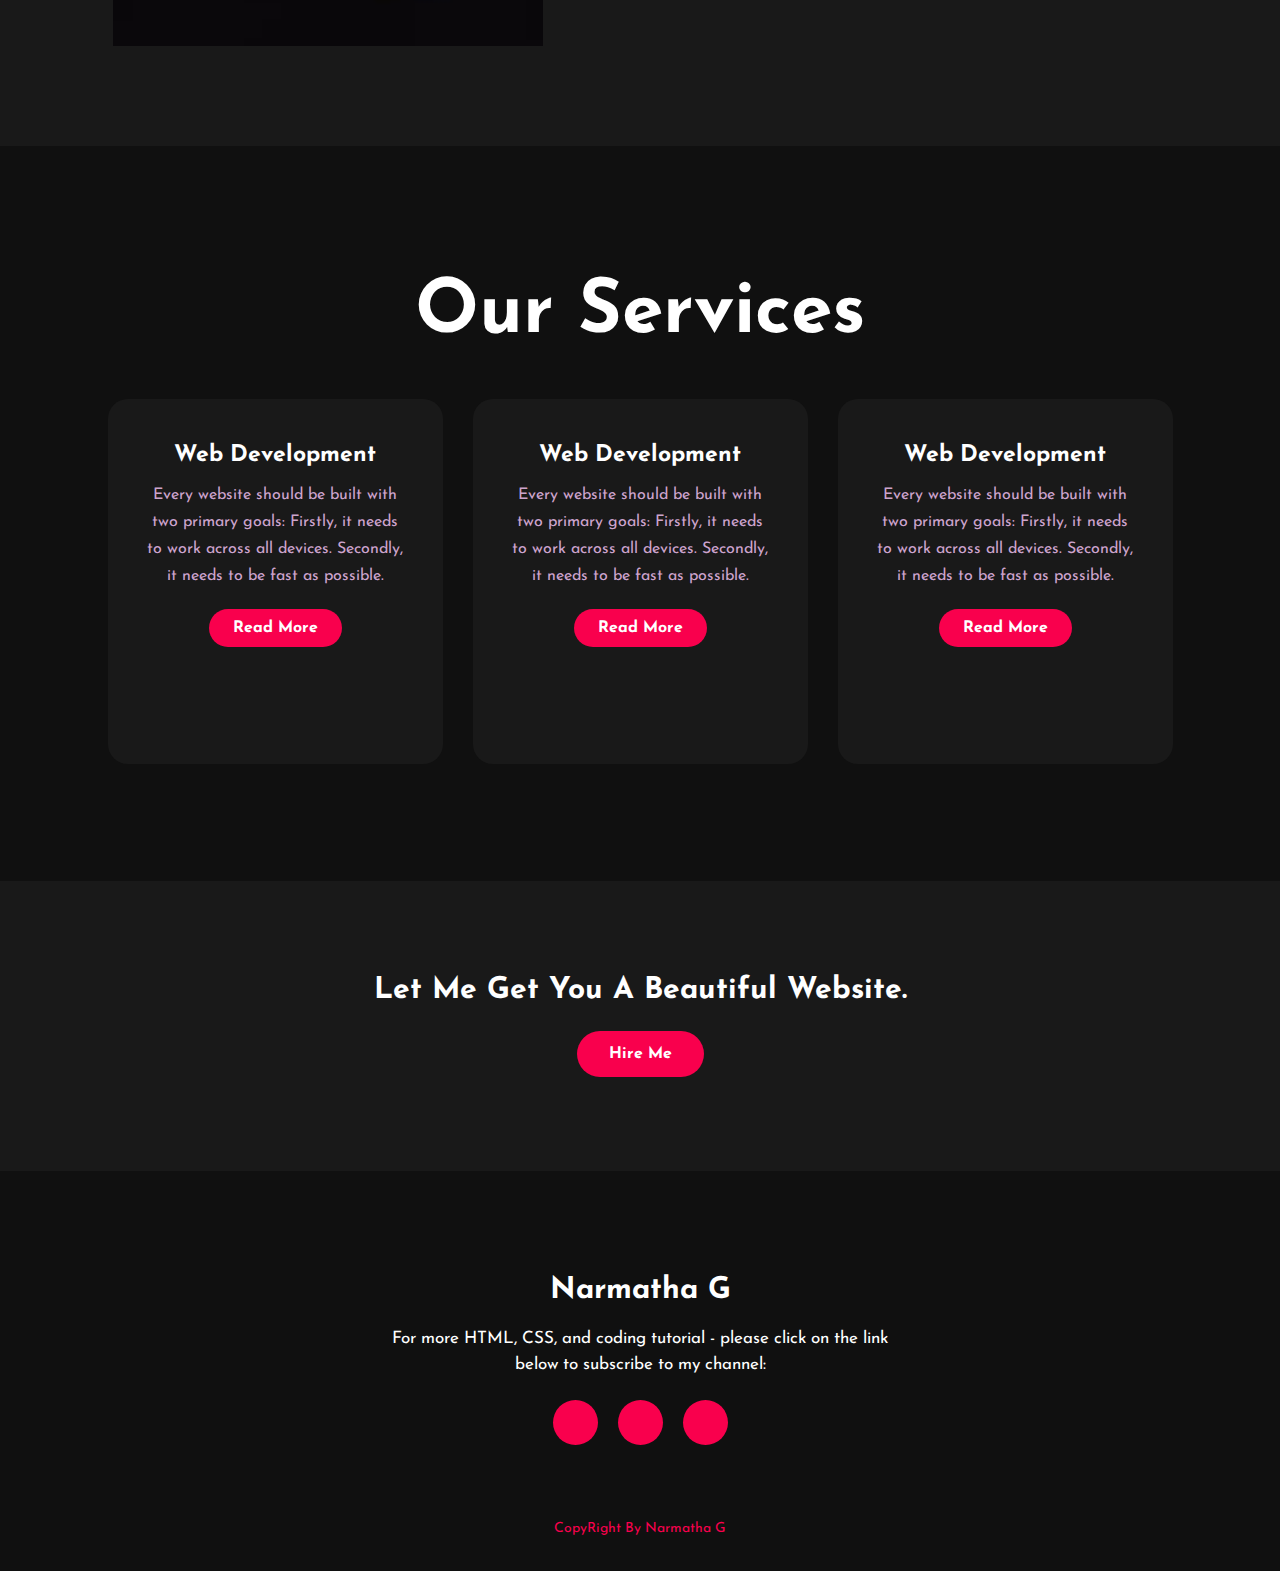
==== commit b29f3917: "15 commit" ====
--- a/Day 15/Example/index.html
+++ b/Day 15/Example/index.html
@@ -28,7 +28,7 @@
 
 		<div class="content">
 			<h4>Hello, my name is</h4>
-			<h1>Tahmid <span>Ahmed</span></h1>
+			<h1>G <span>Narmatha</span></h1>
 			<h3>I'am a Web Developer.</h3>
 			<div class="newslatter">
 				<form>
@@ -42,7 +42,7 @@
 	<!----About section start---->
 	<section class="about">
 		<div class="main">
-			<img src="img/main-img.png">
+			<img src="img/main-img.jfif">
 			<div class="about-text">
 				<h2>About Me</h2>
 				<h5>Developer <span>& Designer</span></h5>
@@ -105,14 +105,14 @@
 
 	<!------footer start--------->
 	<footer>
-		<p>Tahmid Ahmed</p>
+		<p>Narmatha G</p>
 		<p>For more HTML, CSS, and coding tutorial - please click on the link below to subscribe to my channel:</p>
 		<div class="social">
 			<a href="#"><i class="fab fa-facebook-f"></i></a>
 			<a href="#"><i class="fab fa-instagram"></i></a>
 			<a href="#"><i class="fab fa-dribbble"></i></a>
 		</div>
-		<p class="end">CopyRight By Tahmid Ahmed</p>
+		<p class="end">CopyRight By Narmatha G</p>
 	</footer>
 </body>
 </html>--- a/Day 15/Example/css/style.css
+++ b/Day 15/Example/css/style.css
@@ -7,7 +7,7 @@
 .hero{
 	height: 100vh;
 	width: 100%;
-	background-image: url(../img/background.jpg);
+	background-image: url(../img/backgroung.jpg);
 	background-size: cover;
 	background-position: center;
 }
